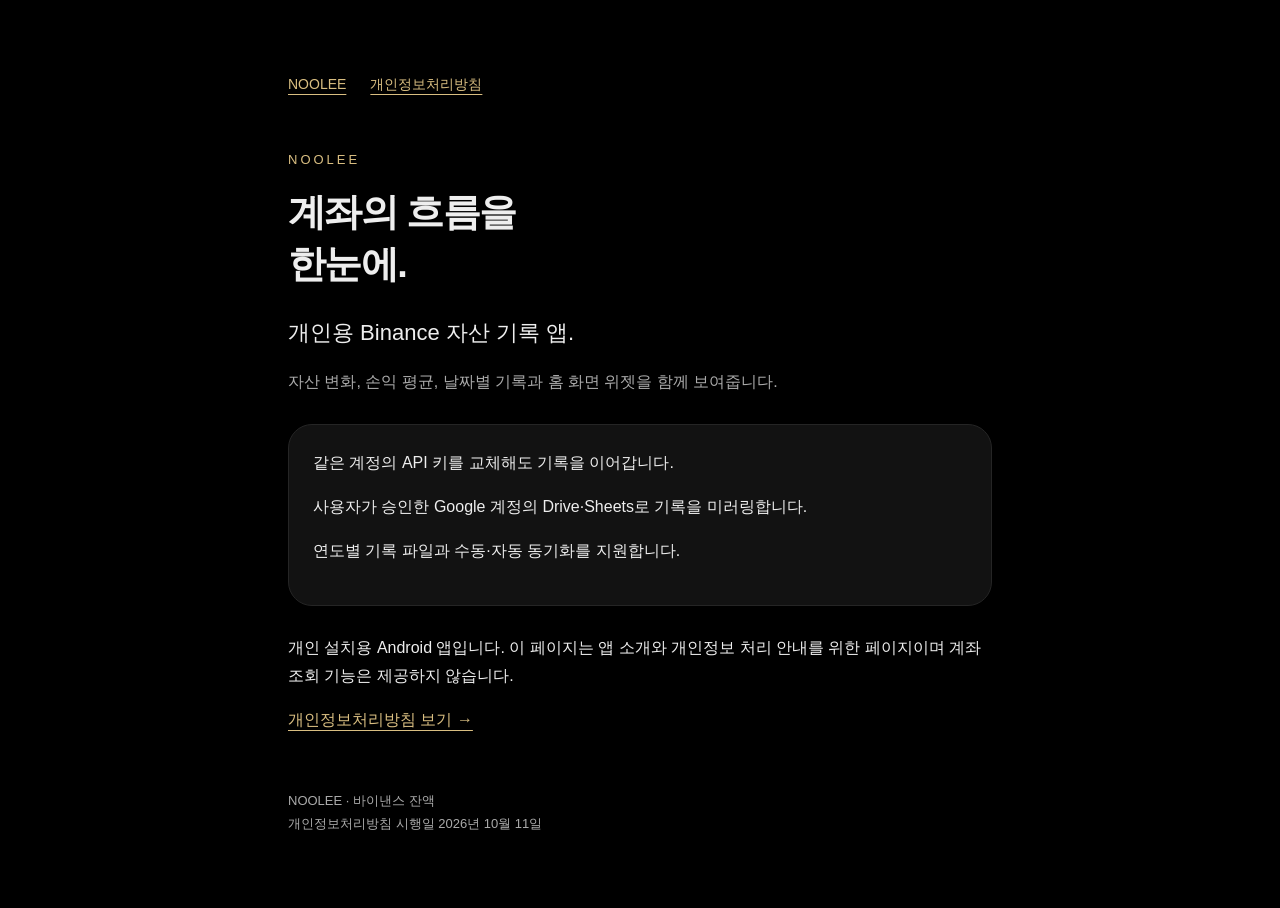
==== index.html @ c3b1748e "Publish NOOLEE app introduction and privacy policy" ====
<!doctype html>
<html lang="ko"><head><meta charset="utf-8"><meta name="viewport" content="width=device-width,initial-scale=1"><title>NOOLEE · 바이낸스 잔액</title><link rel="stylesheet" href="style.css"></head>
<body><main><nav><a href="index.html">NOOLEE</a><a href="privacy.html">개인정보처리방침</a></nav>
<p class="eyebrow">NOOLEE</p><h1>계좌의 흐름을<br>한눈에.</h1><p class="lead">개인용 Binance 자산 기록 앱.</p><p class="muted">자산 변화, 손익 평균, 날짜별 기록과 홈 화면 위젯을 함께 보여줍니다.</p>
<div class="panel"><p>같은 계정의 API 키를 교체해도 기록을 이어갑니다.</p><p>사용자가 승인한 Google 계정의 Drive·Sheets로 기록을 미러링합니다.</p><p>연도별 기록 파일과 수동·자동 동기화를 지원합니다.</p></div>
<p>개인 설치용 Android 앱입니다. 이 페이지는 앱 소개와 개인정보 처리 안내를 위한 페이지이며 계좌 조회 기능은 제공하지 않습니다.</p><p><a href="privacy.html">개인정보처리방침 보기 →</a></p>
<footer>NOOLEE · 바이낸스 잔액<br>개인정보처리방침 시행일 2026년 10월 11일</footer></main></body></html>
---- style.css ----
*{box-sizing:border-box}html{color-scheme:dark}body{margin:0;background:#000;color:#eee;font:16px/1.75 -apple-system,BlinkMacSystemFont,"Noto Sans KR",sans-serif}main{max-width:760px;margin:auto;padding:72px 28px}a{color:#d9be81;text-underline-offset:5px}nav{display:flex;gap:24px;margin-bottom:52px;font-size:14px}h1{font-size:38px;line-height:1.35;letter-spacing:-1.6px;margin:0 0 24px}h2{font-size:20px;margin:36px 0 10px}p{margin:0 0 16px}.muted,footer{color:#aaa}.eyebrow{color:#d9be81;letter-spacing:3px;font-size:13px}.lead{font-size:22px}.panel{background:#121212;border:1px solid #252525;border-radius:24px;padding:24px;margin:28px 0}footer{margin-top:56px;font-size:13px}@media(max-width:480px){main{padding:38px 22px}h1{font-size:32px}.lead{font-size:19px}}
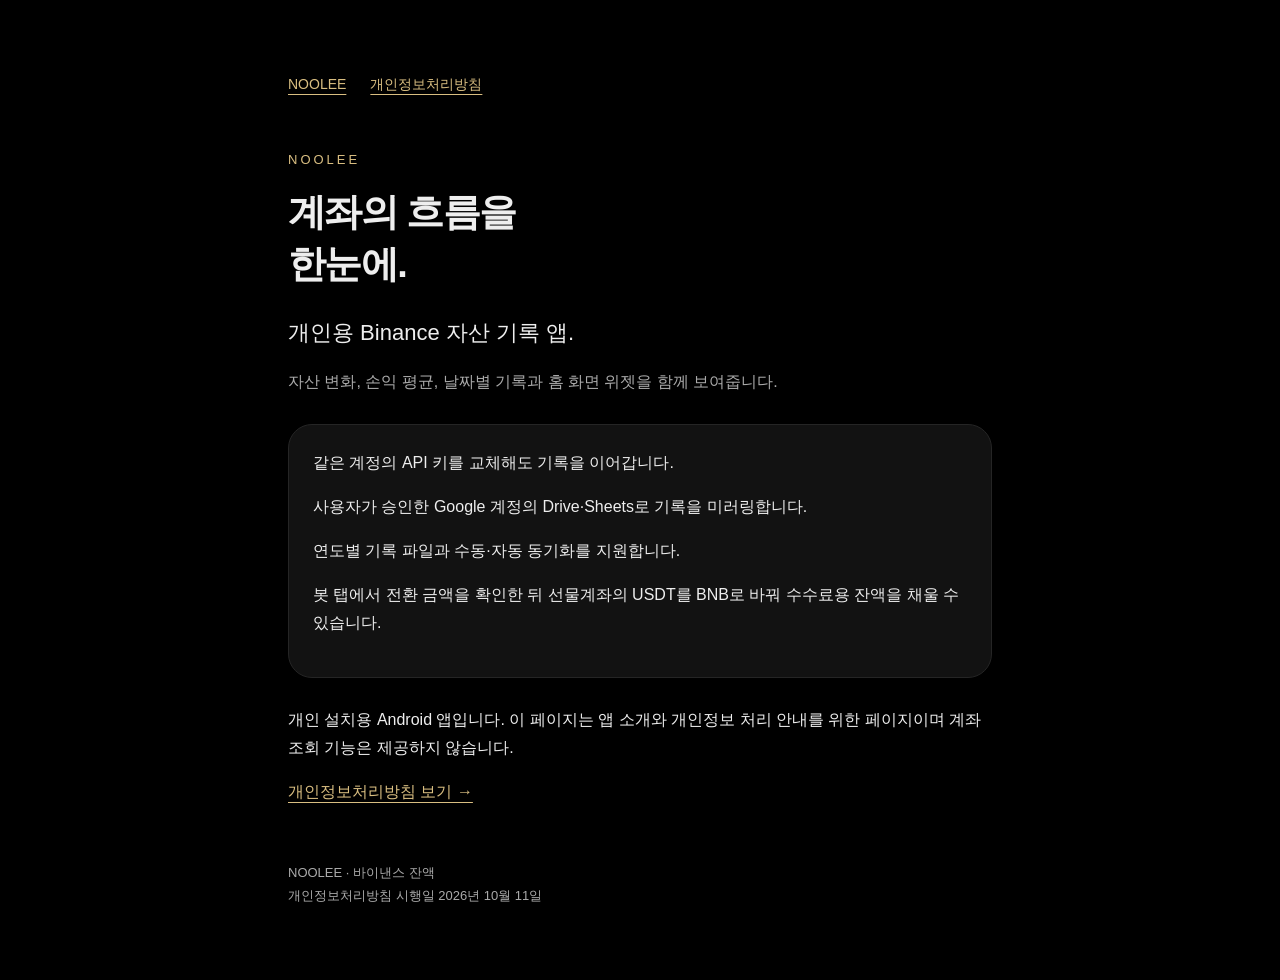
==== commit 1d8a313a: "Describe user-confirmed futures BNB top-up and order recovery" ====
--- a/index.html
+++ b/index.html
@@ -2,6 +2,6 @@
 <html lang="ko"><head><meta charset="utf-8"><meta name="viewport" content="width=device-width,initial-scale=1"><title>NOOLEE · 바이낸스 잔액</title><link rel="stylesheet" href="style.css"></head>
 <body><main><nav><a href="index.html">NOOLEE</a><a href="privacy.html">개인정보처리방침</a></nav>
 <p class="eyebrow">NOOLEE</p><h1>계좌의 흐름을<br>한눈에.</h1><p class="lead">개인용 Binance 자산 기록 앱.</p><p class="muted">자산 변화, 손익 평균, 날짜별 기록과 홈 화면 위젯을 함께 보여줍니다.</p>
-<div class="panel"><p>같은 계정의 API 키를 교체해도 기록을 이어갑니다.</p><p>사용자가 승인한 Google 계정의 Drive·Sheets로 기록을 미러링합니다.</p><p>연도별 기록 파일과 수동·자동 동기화를 지원합니다.</p></div>
+<div class="panel"><p>같은 계정의 API 키를 교체해도 기록을 이어갑니다.</p><p>사용자가 승인한 Google 계정의 Drive·Sheets로 기록을 미러링합니다.</p><p>연도별 기록 파일과 수동·자동 동기화를 지원합니다.</p><p>봇 탭에서 전환 금액을 확인한 뒤 선물계좌의 USDT를 BNB로 바꿔 수수료용 잔액을 채울 수 있습니다.</p></div>
 <p>개인 설치용 Android 앱입니다. 이 페이지는 앱 소개와 개인정보 처리 안내를 위한 페이지이며 계좌 조회 기능은 제공하지 않습니다.</p><p><a href="privacy.html">개인정보처리방침 보기 →</a></p>
 <footer>NOOLEE · 바이낸스 잔액<br>개인정보처리방침 시행일 2026년 10월 11일</footer></main></body></html>
